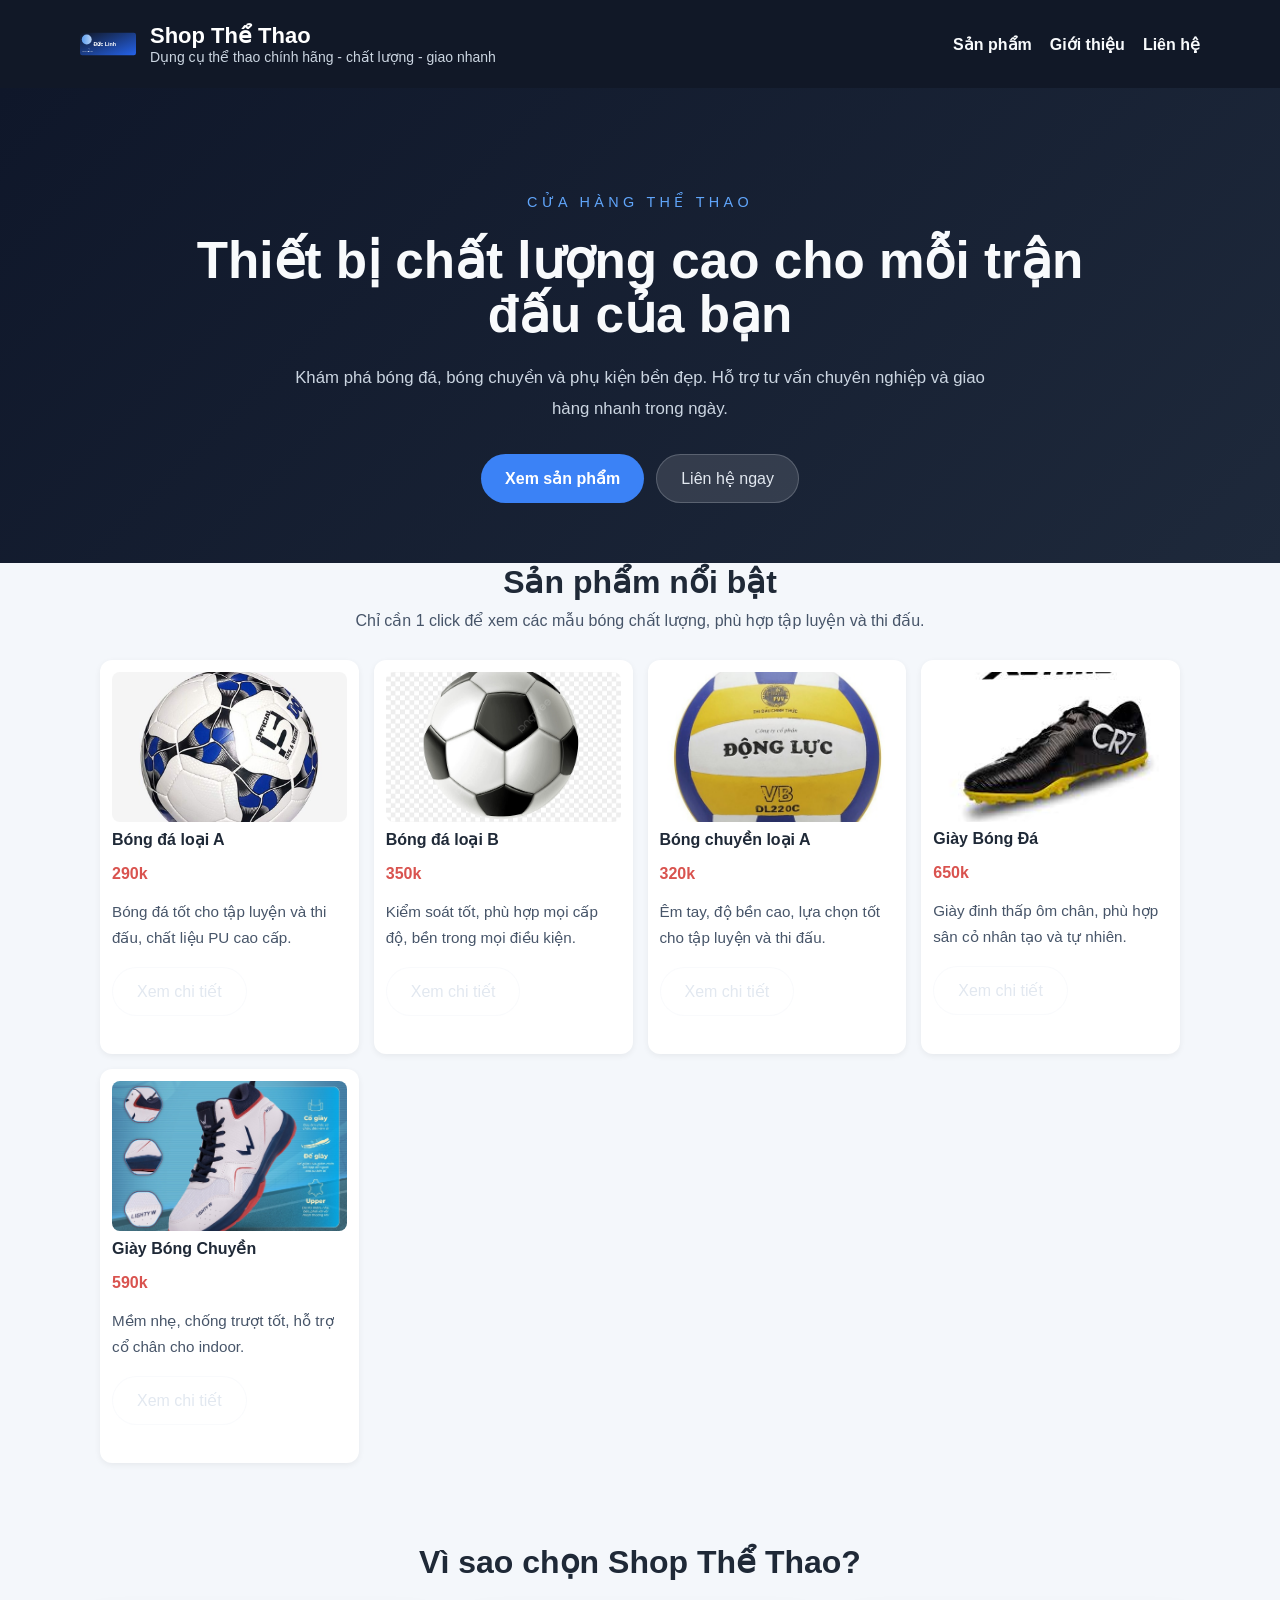
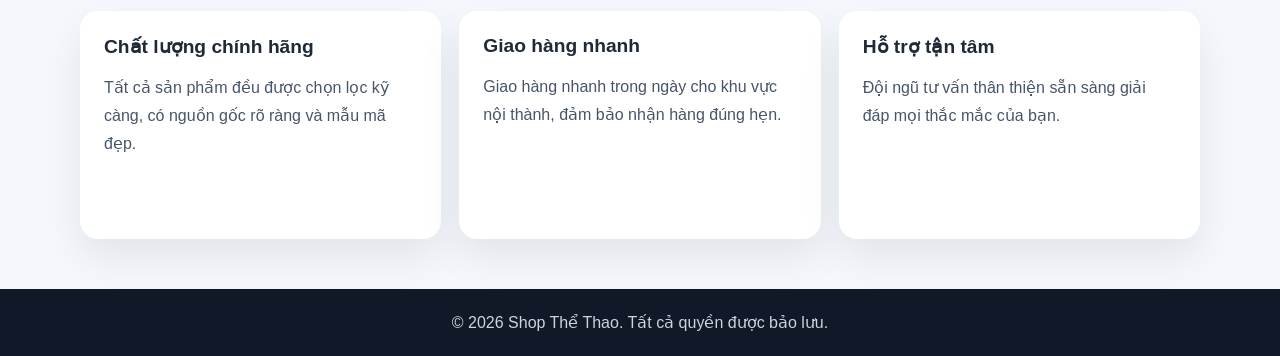
==== index.html @ ebe3d9c8 "first commit" ====
<!DOCTYPE html>
<html lang="vi">
<head>
    <meta charset="UTF-8">
    <title>Trang chủ</title>
    <link rel="stylesheet" href="css/style.css">
</head>
<body>
    <header class="site-header">
        <div class="header-inner">
            <div class="site-brand">
                <div class="logo">
                    <img src="assets/images/logo-duc-linh.svg" alt="Shop Thể Thao logo">
                </div>
                <div>
                    <h1 style="margin:0; font-size:22px">Shop Thể Thao</h1>
                    <p style="margin:0; font-size:14px; color:#cbd5e1">Dụng cụ thể thao chính hãng - chất lượng - giao nhanh</p>
                </div>
            </div>
            <nav>
                <ul class="menu">
                    <li><a href="html/san-pham.html">Sản phẩm</a></li>
                    <li><a href="html/gioi-thieu.html">Giới thiệu</a></li>
                    <li><a href="html/lien-he.html">Liên hệ</a></li>
                </ul>
            </nav>
        </div>
    </header>

    <main>
        <section class="home-hero">
            <div class="hero-content">
                <p class="eyebrow">Cửa hàng thể thao</p>
                <h1>Thiết bị chất lượng cao cho mỗi trận đấu của bạn</h1>
                <p>Khám phá bóng đá, bóng chuyền và phụ kiện bền đẹp. Hỗ trợ tư vấn chuyên nghiệp và giao hàng nhanh trong ngày.</p>
                <div class="hero-actions">
                    <a class="btn-primary" href="html/san-pham.html">Xem sản phẩm</a>
                    <a class="btn-secondary" href="html/lien-he.html">Liên hệ ngay</a>
                </div>
            </div>
        </section>

        <section class="container preview-products">
            <div class="section-title">
                <h2>Sản phẩm nổi bật</h2>
                <p>Chỉ cần 1 click để xem các mẫu bóng chất lượng, phù hợp tập luyện và thi đấu.</p>
            </div>

            <div class="product-grid">
                <article class="product-item">
                    <img src="assets/images/bongloaia.JPG" alt="Bóng đá loại A" class="product-image img-fluid">
                    <div class="product-info text-center p-3">
                        <p class="product-name">Bóng đá loại A</p>
                        <p class="product-price">290k</p>
                        <p class="additional-info">Bóng đá tốt cho tập luyện và thi đấu, chất liệu PU cao cấp.</p>
                        <a href="html/chi-tiet.html?id=01" class="btn-outline-secondary">Xem chi tiết</a>
                    </div>
                </article>
                <article class="product-item">
                    <img src="assets/images/bongloaib.JPG" alt="Bóng đá loại B" class="product-image img-fluid">
                    <div class="product-info text-center p-3">
                        <p class="product-name">Bóng đá loại B</p>
                        <p class="product-price">350k</p>
                        <p class="additional-info">Kiểm soát tốt, phù hợp mọi cấp độ, bền trong mọi điều kiện.</p>
                        <a href="html/chi-tiet.html?id=02" class="btn-outline-secondary">Xem chi tiết</a>
                    </div>
                </article>
                <article class="product-item">
                    <img src="assets/images/bongchuyena.JPG" alt="Bóng chuyền loại A" class="product-image img-fluid">
                    <div class="product-info text-center p-3">
                        <p class="product-name">Bóng chuyền loại A</p>
                        <p class="product-price">320k</p>
                        <p class="additional-info">Êm tay, độ bền cao, lựa chọn tốt cho tập luyện và thi đấu.</p>
                        <a href="html/chi-tiet.html?id=03" class="btn-outline-secondary">Xem chi tiết</a>
                    </div>
                </article>
                <article class="product-item">
                    <img src="assets/images/GiayBongDa.jpg" alt="Giày Bóng Đá" class="product-image img-fluid">
                    <div class="product-info text-center p-3">
                        <p class="product-name">Giày Bóng Đá</p>
                        <p class="product-price">650k</p>
                        <p class="additional-info">Giày đinh thấp ôm chân, phù hợp sân cỏ nhân tạo và tự nhiên.</p>
                        <a href="html/chi-tiet.html?id=05" class="btn-outline-secondary">Xem chi tiết</a>
                    </div>
                </article>
                <article class="product-item">
                    <img src="assets/images/GiayBongChuyen.jpg" alt="Giày Bóng Chuyền" class="product-image img-fluid">
                    <div class="product-info text-center p-3">
                        <p class="product-name">Giày Bóng Chuyền</p>
                        <p class="product-price">590k</p>
                        <p class="additional-info">Mềm nhẹ, chống trượt tốt, hỗ trợ cổ chân cho indoor.</p>
                        <a href="html/chi-tiet.html?id=06" class="btn-outline-secondary">Xem chi tiết</a>
                    </div>
                </article>
            </div>
        </section>

        <section class="container">
            <div class="section-title">
                <h2>Vì sao chọn Shop Thể Thao?</h2>
            </div>
            <div class="feature-grid">
                <div class="feature-card">
                    <h3>Chất lượng chính hãng</h3>
                    <p>Tất cả sản phẩm đều được chọn lọc kỹ càng, có nguồn gốc rõ ràng và mẫu mã đẹp.</p>
                </div>
                <div class="feature-card">
                    <h3>Giao hàng nhanh</h3>
                    <p>Giao hàng nhanh trong ngày cho khu vực nội thành, đảm bảo nhận hàng đúng hẹn.</p>
                </div>
                <div class="feature-card">
                    <h3>Hỗ trợ tận tâm</h3>
                    <p>Đội ngũ tư vấn thân thiện sẵn sàng giải đáp mọi thắc mắc của bạn.</p>
                </div>
            </div>
        </section>
    </main>

    <footer>
        <div class="container">
            <p>© 2026 Shop Thể Thao. Tất cả quyền được bảo lưu.</p>
        </div>
    </footer>
</body>
</html>
---- css/style.css ----
body {
    margin: 0;
    font-family: 'Segoe UI', Tahoma, Geneva, Verdana, sans-serif;
    background: #f4f7fb;
    color: #1f2937;
}

.site-header {
    background: #111827;
    color: #fff;
    padding: 16px 0;
}

.header-inner {
    max-width: 1120px;
    margin: 0 auto;
    display: flex;
    align-items: center;
    justify-content: space-between;
    gap: 16px;
    padding: 0 20px;
}

nav ul.menu {
    list-style: none;
    padding: 0;
    margin: 0;
    display: flex;
    gap: 18px;
    flex-wrap: wrap;
}

nav ul.menu li a {
    color: #f8fafc;
    text-decoration: none;
    font-weight: 600;
}

nav ul.menu li a:hover {
    color: #60a5fa;
}

.site-brand {
    display:flex;
    align-items:center;
    gap:14px;
}

.site-brand .logo {
    width:56px;
    height:56px;
}

.site-brand .logo img {
    width: 100%;
    height: 100%;
    display: block;
}

.container {
    max-width: 1120px;
    margin: 0 auto;
    padding: 0 20px;
}

.product-grid {
    display: grid;
    grid-template-columns: repeat(auto-fit, minmax(240px, 1fr));
    gap: 15px;
    margin: 20px auto;
    max-width: 1120px;
    padding: 0 20px;
}

.home-hero {
    background: linear-gradient(135deg, #0f172a 0%, #1e293b 100%);
    color: #f8fafc;
    padding: 80px 0 60px;
}

.hero-content {
    max-width: 900px;
    margin: 0 auto;
    text-align: center;
}

.hero-content .eyebrow {
    text-transform: uppercase;
    letter-spacing: 0.3em;
    color: #60a5fa;
    font-size: 0.9rem;
    margin-bottom: 18px;
}

.hero-content h1 {
    font-size: clamp(2.6rem, 4vw, 4rem);
    margin: 0;
    line-height: 1.05;
}

.hero-content p {
    max-width: 700px;
    margin: 22px auto 0;
    color: #cbd5e1;
    line-height: 1.8;
    font-size: 1.05rem;
}

.hero-actions {
    display: flex;
    flex-wrap: wrap;
    gap: 12px;
    justify-content: center;
    margin-top: 30px;
}

.btn-primary,
.buy-btn.btn-primary {
    background: #3b82f6;
    color: #fff;
    border: none;
    padding: 14px 24px;
    border-radius: 999px;
    font-weight: 700;
    cursor: pointer;
    text-decoration: none;
    display: inline-flex;
    align-items: center;
    justify-content: center;
}

.btn-secondary,
.btn-outline-secondary {
    background: rgba(255,255,255,0.12);
    color: #e2e8f0;
    border: 1px solid rgba(226,232,240,0.22);
    padding: 14px 24px;
    border-radius: 999px;
    text-decoration: none;
    display: inline-flex;
    align-items: center;
    justify-content: center;
}

.btn-primary:hover,
.buy-btn.btn-primary:hover,
.btn-secondary:hover,
.btn-outline-secondary:hover {
    opacity: 0.92;
}

.section-title {
    text-align: center;
    margin-bottom: 30px;
}

.section-title h2 {
    font-size: 2rem;
    margin: 0;
}

.section-title p {
    color: #475569;
    margin-top: 10px;
}

.feature-grid {
    display: grid;
    grid-template-columns: repeat(auto-fit, minmax(220px, 1fr));
    gap: 18px;
    margin-bottom: 50px;
}

.feature-card {
    background: #fff;
    border-radius: 18px;
    padding: 24px;
    box-shadow: 0 18px 40px rgba(15, 23, 42, 0.08);
    min-height: 180px;
}

.feature-card h3 {
    margin-top: 0;
    margin-bottom: 10px;
    font-size: 1.2rem;
}

.feature-card p {
    color: #475569;
    line-height: 1.75;
}

.preview-products {
    padding-bottom: 60px;
}

.preview-products .product-item {
    min-height: 370px;
}

footer {
    background: #111827;
    color: #cbd5e1;
    padding: 24px 0;
    text-align: center;
}

footer p {
    margin: 0;
}

@media (max-width: 768px) {
    .header-inner {
        flex-direction: column;
        align-items: flex-start;
    }

    nav ul.menu {
        justify-content: center;
        width: 100%;
    }

    .hero-content {
        padding: 0 14px;
    }
}

.product-item {
    background: #fff;
    border-radius: 12px;
    padding: 12px;
    box-shadow: 0 2px 6px rgba(0,0,0,0.06);
    display: flex;
    flex-direction: column;
    align-items: center;
}

.product-image img, .product-item > img.product-image, .product-image .detail-image {
    width: 100%;
    height: 150px;
    object-fit: cover;
    border-radius: 8px;
    max-height: 150px;
}

.product-item img:not(.product-image) {
    max-height: 170px;
    width: auto;
}

.product-info .product-name {
    font-weight: 700;
    margin: 8px 0 4px;
}

.product-info .product-price {
    color: #d9534f;
    font-weight: 700;
}

.btn {
    padding: 8px 12px;
    border-radius: 8px;
}

.product-card {
    background: #fff;
    padding: 10px;
    text-align: center;
    border: 1px solid #ccc;
}

.product-card img {
    width: 150px;
    height: 150px;
    object-fit: cover;
    margin-bottom: 10px;
}

.product-card h2 {
    margin: 5px 0;
    font-size: 18px;
}

.product-card .price {
    color: red;
    font-weight: bold;
    margin-bottom: 8px;
    font-size: 17px;
}

.quantity input {
    width: 45px;
    padding: 3px;
}

.buy-btn {
    width: 100%;
    padding: 7px;
    background: #007bff;
    color: #fff;
    border: none;
    cursor: pointer;
    margin-top: 8px;
}

.buy-btn:hover {
    background: #0056b3;
}

.total {
    margin-top: 5px;
    font-weight: bold;
}

.detail-card {
    display: grid;
    gap: 20px;
    padding: 20px;
    background: #fff;
    border-radius: 16px;
    align-items: start;
}

.detail-card img {
    width: 100%;
    max-width: 360px;
    height: auto;
    object-fit: contain;
    border-radius: 14px;
    border: 1px solid #ddd;
    margin: 0 auto;
}

.detail-info h2 {
    margin: 0 0 10px;
    font-size: 26px;
}

.detail-description {
    line-height: 1.7;
    color: #333;
}

.detail-actions {
    display: flex;
    flex-wrap: wrap;
    gap: 10px;
    margin-top: 18px;
}

.detail-actions .btn {
    min-width: 130px;
}

@media (min-width: 768px) {
    .detail-card {
        grid-template-columns: minmax(260px, 360px) 1fr;
    }
}

.detail-info h5 {
    margin-top: 20px;
    margin-bottom: 8px;
    font-size: 1.1rem;
    color: #1e293b;
    font-weight: 600;
}

.additional-info {
    line-height: 1.75;
    color: #475569;
    font-size: 0.95rem;
}
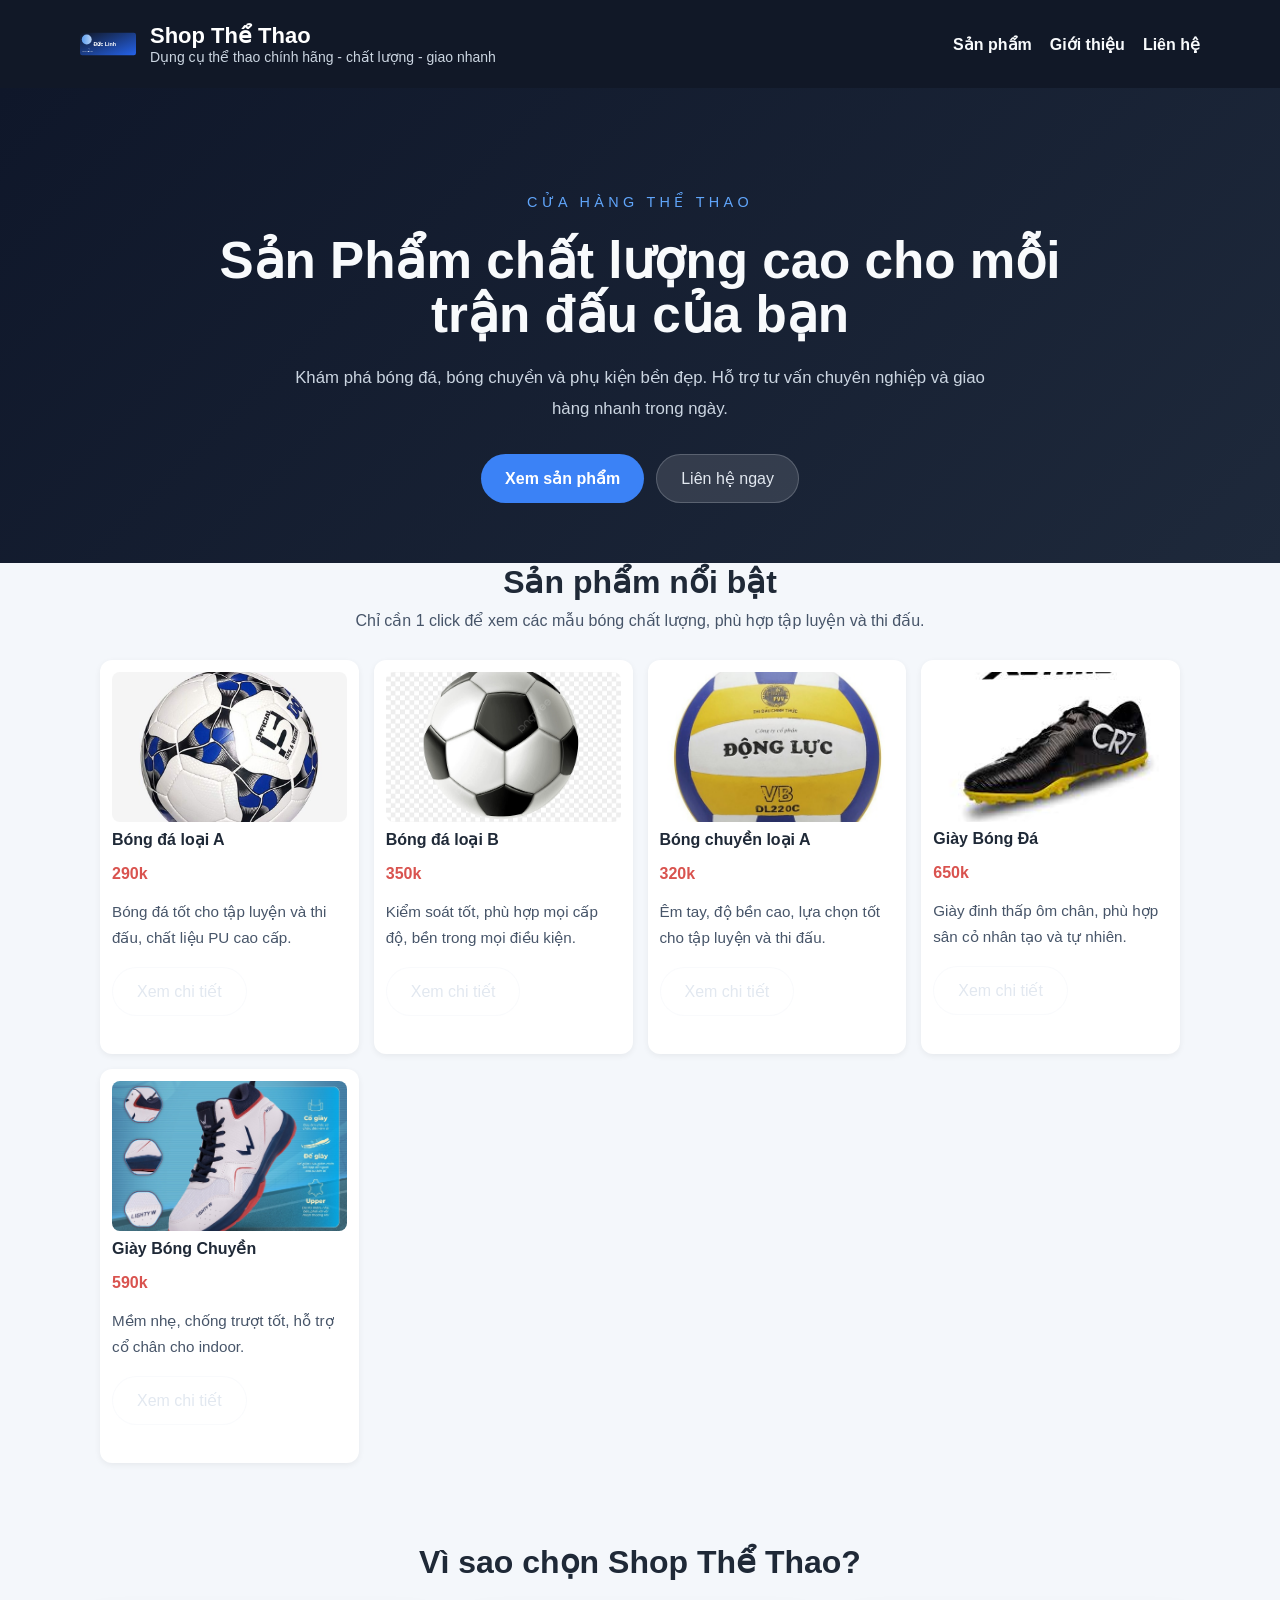
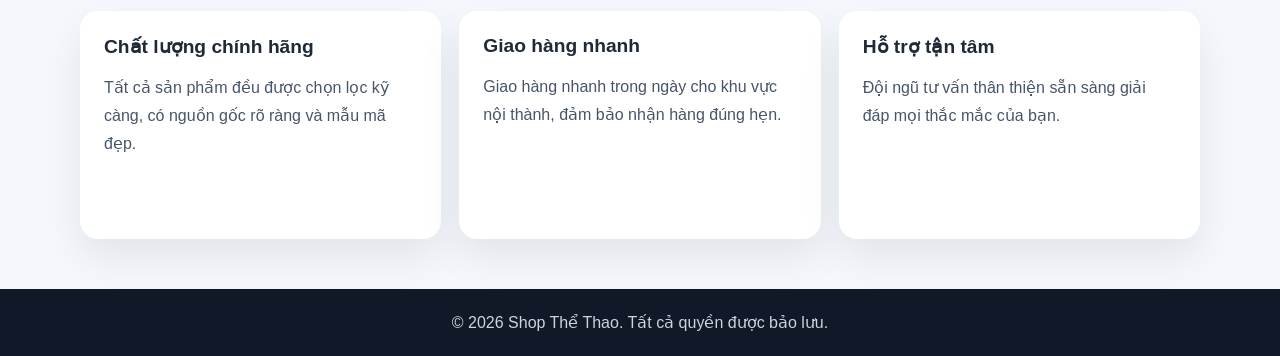
==== commit 5b98d0ad: "updeta all" ====
--- a/index.html
+++ b/index.html
@@ -31,7 +31,7 @@
         <section class="home-hero">
             <div class="hero-content">
                 <p class="eyebrow">Cửa hàng thể thao</p>
-                <h1>Thiết bị chất lượng cao cho mỗi trận đấu của bạn</h1>
+                <h1>Sản Phẩm chất lượng cao cho mỗi trận đấu của bạn</h1>
                 <p>Khám phá bóng đá, bóng chuyền và phụ kiện bền đẹp. Hỗ trợ tư vấn chuyên nghiệp và giao hàng nhanh trong ngày.</p>
                 <div class="hero-actions">
                     <a class="btn-primary" href="html/san-pham.html">Xem sản phẩm</a>
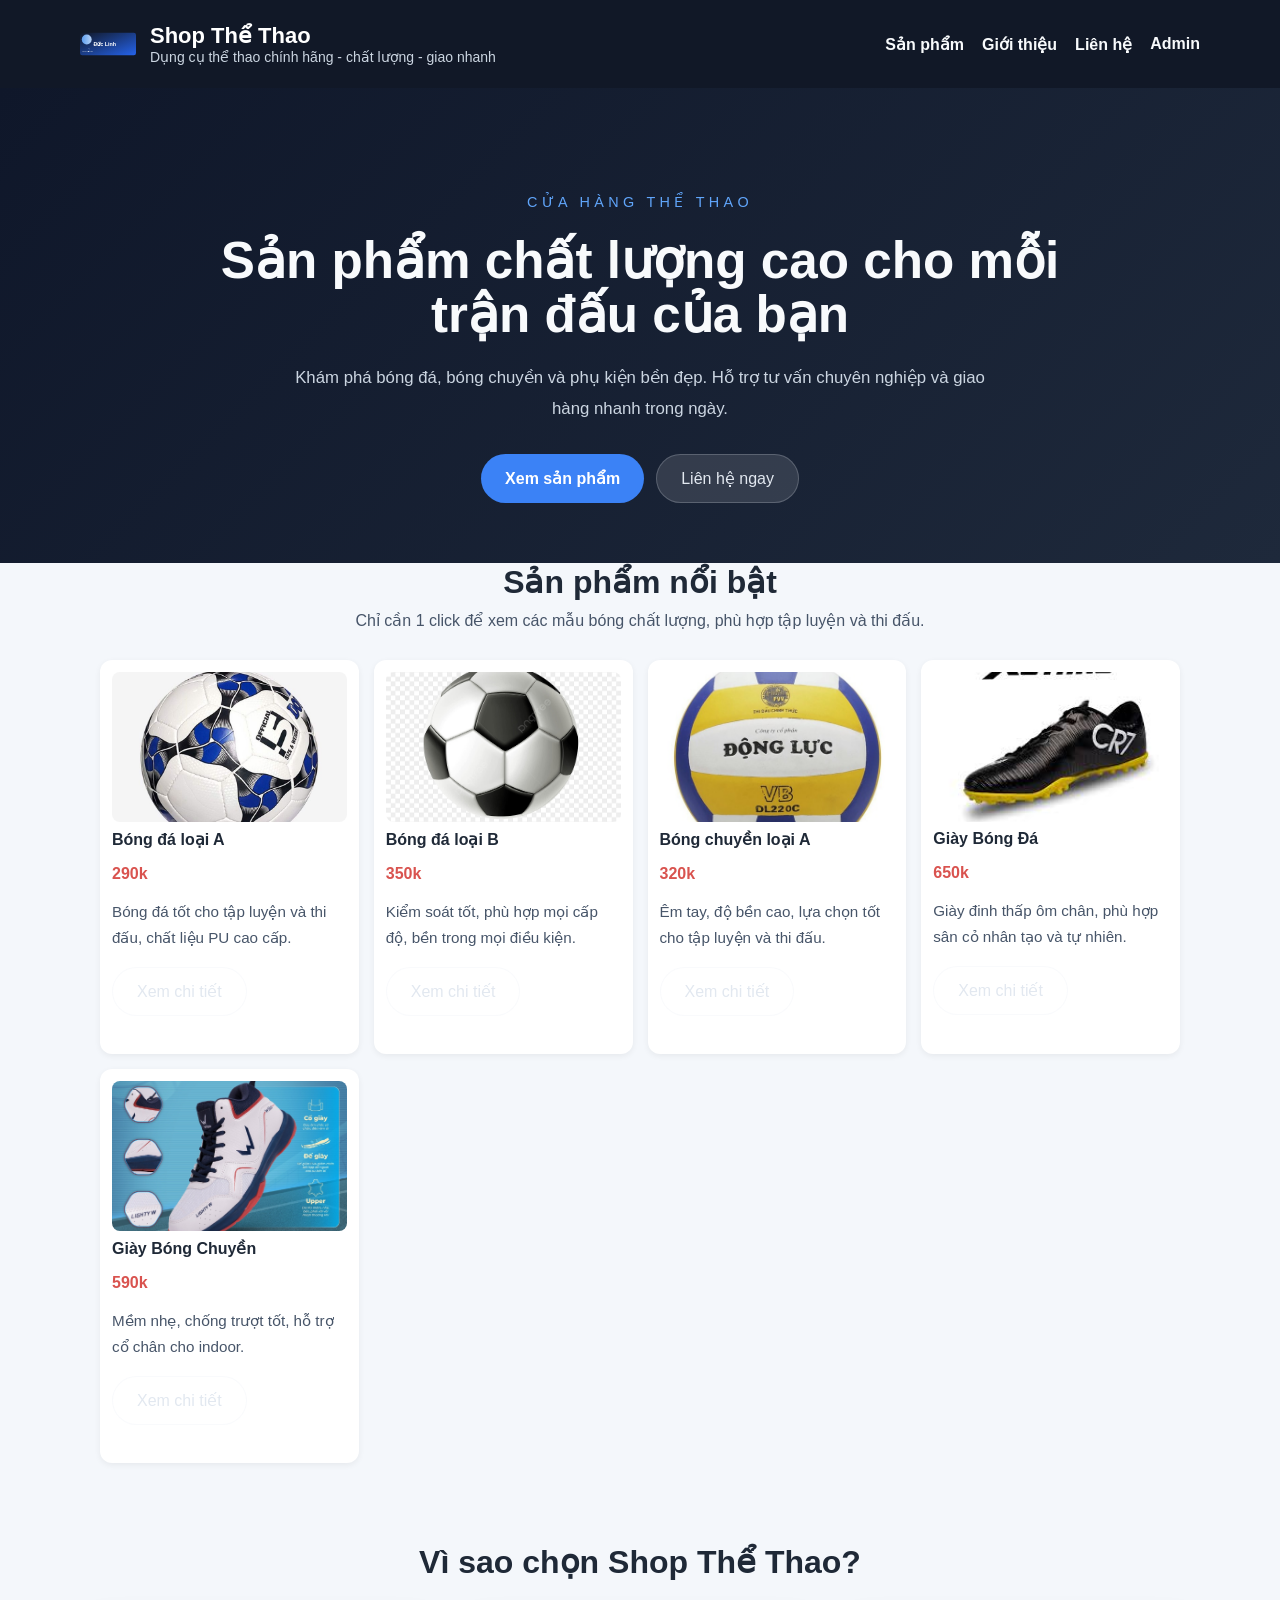
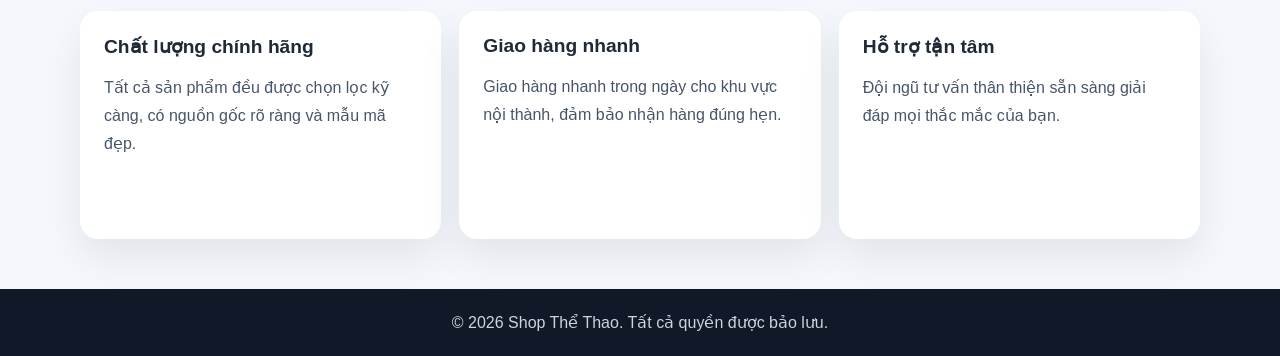
==== commit 37e3cee9: "Update project files and add admin page" ====
--- a/index.html
+++ b/index.html
@@ -22,6 +22,7 @@
                     <li><a href="html/san-pham.html">Sản phẩm</a></li>
                     <li><a href="html/gioi-thieu.html">Giới thiệu</a></li>
                     <li><a href="html/lien-he.html">Liên hệ</a></li>
+                    <li><a href="html/admin.html">Admin</a></li>
                 </ul>
             </nav>
         </div>
@@ -31,7 +32,7 @@
         <section class="home-hero">
             <div class="hero-content">
                 <p class="eyebrow">Cửa hàng thể thao</p>
-                <h1>Sản Phẩm chất lượng cao cho mỗi trận đấu của bạn</h1>
+                <h1>Sản phẩm chất lượng cao cho mỗi trận đấu của bạn</h1>
                 <p>Khám phá bóng đá, bóng chuyền và phụ kiện bền đẹp. Hỗ trợ tư vấn chuyên nghiệp và giao hàng nhanh trong ngày.</p>
                 <div class="hero-actions">
                     <a class="btn-primary" href="html/san-pham.html">Xem sản phẩm</a>
--- a/css/style.css
+++ b/css/style.css
@@ -114,6 +114,7 @@
     margin-top: 30px;
 }
 
+.btn,
 .btn-primary,
 .buy-btn.btn-primary {
     background: #3b82f6;
@@ -129,6 +130,11 @@
     justify-content: center;
 }
 
+.btn-sm {
+    padding: 8px 12px;
+    font-size: 0.9rem;
+}
+
 .btn-secondary,
 .btn-outline-secondary {
     background: rgba(255,255,255,0.12);
@@ -258,6 +264,190 @@
     font-weight: 700;
 }
 
+.admin-dashboard {
+    display: grid;
+    grid-template-columns: 280px 1fr;
+    gap: 24px;
+    padding: 40px 0 80px;
+}
+
+.admin-sidebar {
+    display: flex;
+    flex-direction: column;
+    gap: 20px;
+}
+
+.admin-card,
+.admin-summary-card,
+.admin-panel,
+.admin-form {
+    background: #fff;
+    border-radius: 20px;
+    box-shadow: 0 18px 40px rgba(15, 23, 42, 0.08);
+    padding: 24px;
+}
+
+.admin-summary-card {
+    display: grid;
+    gap: 18px;
+}
+
+.admin-summary-card .summary-item {
+    display: flex;
+    justify-content: space-between;
+    gap: 12px;
+    align-items: center;
+    background: #f8fafc;
+    padding: 16px;
+    border-radius: 16px;
+}
+
+.admin-summary-card .summary-item strong {
+    font-size: 1.4rem;
+    color: #111827;
+}
+
+.admin-nav {
+    display: grid;
+    gap: 12px;
+}
+
+.admin-nav a {
+    display: block;
+    padding: 12px 16px;
+    border: 1px solid #e2e8f0;
+    border-radius: 14px;
+    color: #1f2937;
+    text-decoration: none;
+}
+
+.admin-nav a:hover {
+    background: #eff6ff;
+    border-color: #bfdbfe;
+}
+
+.admin-main .admin-cards {
+    display: grid;
+    grid-template-columns: repeat(3, minmax(0, 1fr));
+    gap: 18px;
+    margin-bottom: 24px;
+}
+
+.admin-mini-card {
+    padding: 22px;
+    border-radius: 20px;
+    background: linear-gradient(135deg, #2563eb 0%, #3b82f6 100%);
+    color: #fff;
+}
+
+.admin-mini-card h3 {
+    margin: 0 0 8px;
+    font-size: 1rem;
+    opacity: 0.85;
+}
+
+.admin-mini-card strong {
+    display: block;
+    font-size: 2rem;
+    margin-top: 8px;
+}
+
+.admin-panel h3,
+.admin-panel h4 {
+    margin-top: 0;
+}
+
+.admin-panel p {
+    color: #475569;
+}
+
+.admin-panel .admin-actions {
+    display: flex;
+    flex-wrap: wrap;
+    gap: 12px;
+    margin-bottom: 18px;
+}
+
+.admin-search {
+    flex: 1;
+    min-width: 220px;
+}
+
+.admin-table {
+    width: 100%;
+    border-collapse: collapse;
+    margin-top: 12px;
+}
+
+.admin-table th,
+.admin-table td {
+    padding: 16px 14px;
+    border-bottom: 1px solid #e2e8f0;
+    text-align: left;
+    vertical-align: middle;
+}
+
+.admin-table th {
+    font-weight: 700;
+    color: #111827;
+    background: #f8fafc;
+}
+
+.admin-table td .badge {
+    display: inline-block;
+    padding: 6px 12px;
+    border-radius: 999px;
+    background: #e0f2fe;
+    color: #0369a1;
+    font-size: 0.9rem;
+}
+
+.admin-table td .btn-sm {
+    margin-right: 8px;
+}
+
+.admin-form label {
+    display: block;
+    margin-bottom: 8px;
+    font-weight: 600;
+}
+
+.admin-form input,
+.admin-form select,
+.admin-form textarea {
+    width: 100%;
+    border: 1px solid #d1d5db;
+    border-radius: 12px;
+    padding: 12px 14px;
+    margin-bottom: 16px;
+    font-size: 0.95rem;
+}
+
+.admin-form textarea {
+    resize: vertical;
+}
+
+.admin-form button {
+    margin-top: 8px;
+}
+
+@media (max-width: 1024px) {
+    .admin-dashboard {
+        grid-template-columns: 1fr;
+    }
+
+    .admin-main .admin-cards {
+        grid-template-columns: 1fr;
+    }
+}
+
+@media (max-width: 768px) {
+    .admin-actions {
+        flex-direction: column;
+    }
+}
+
+
 .btn {
     padding: 8px 12px;
     border-radius: 8px;
